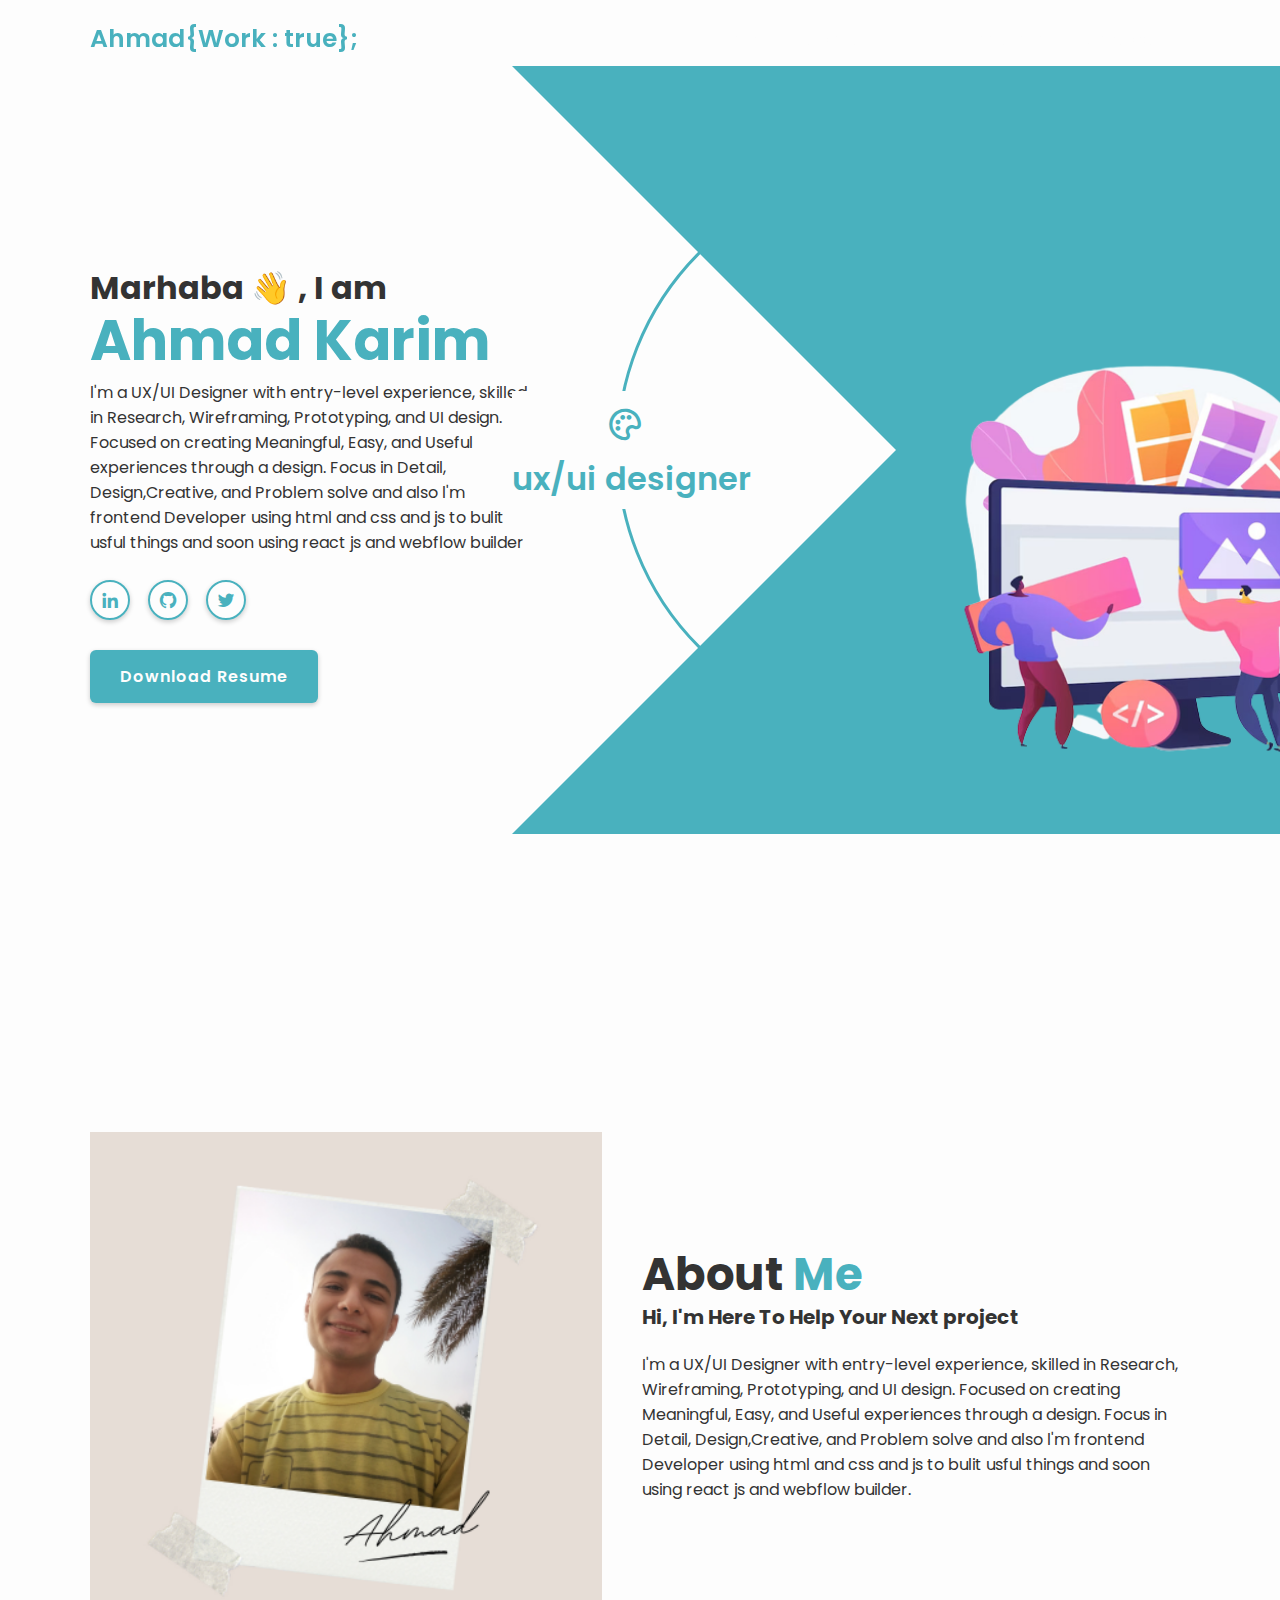
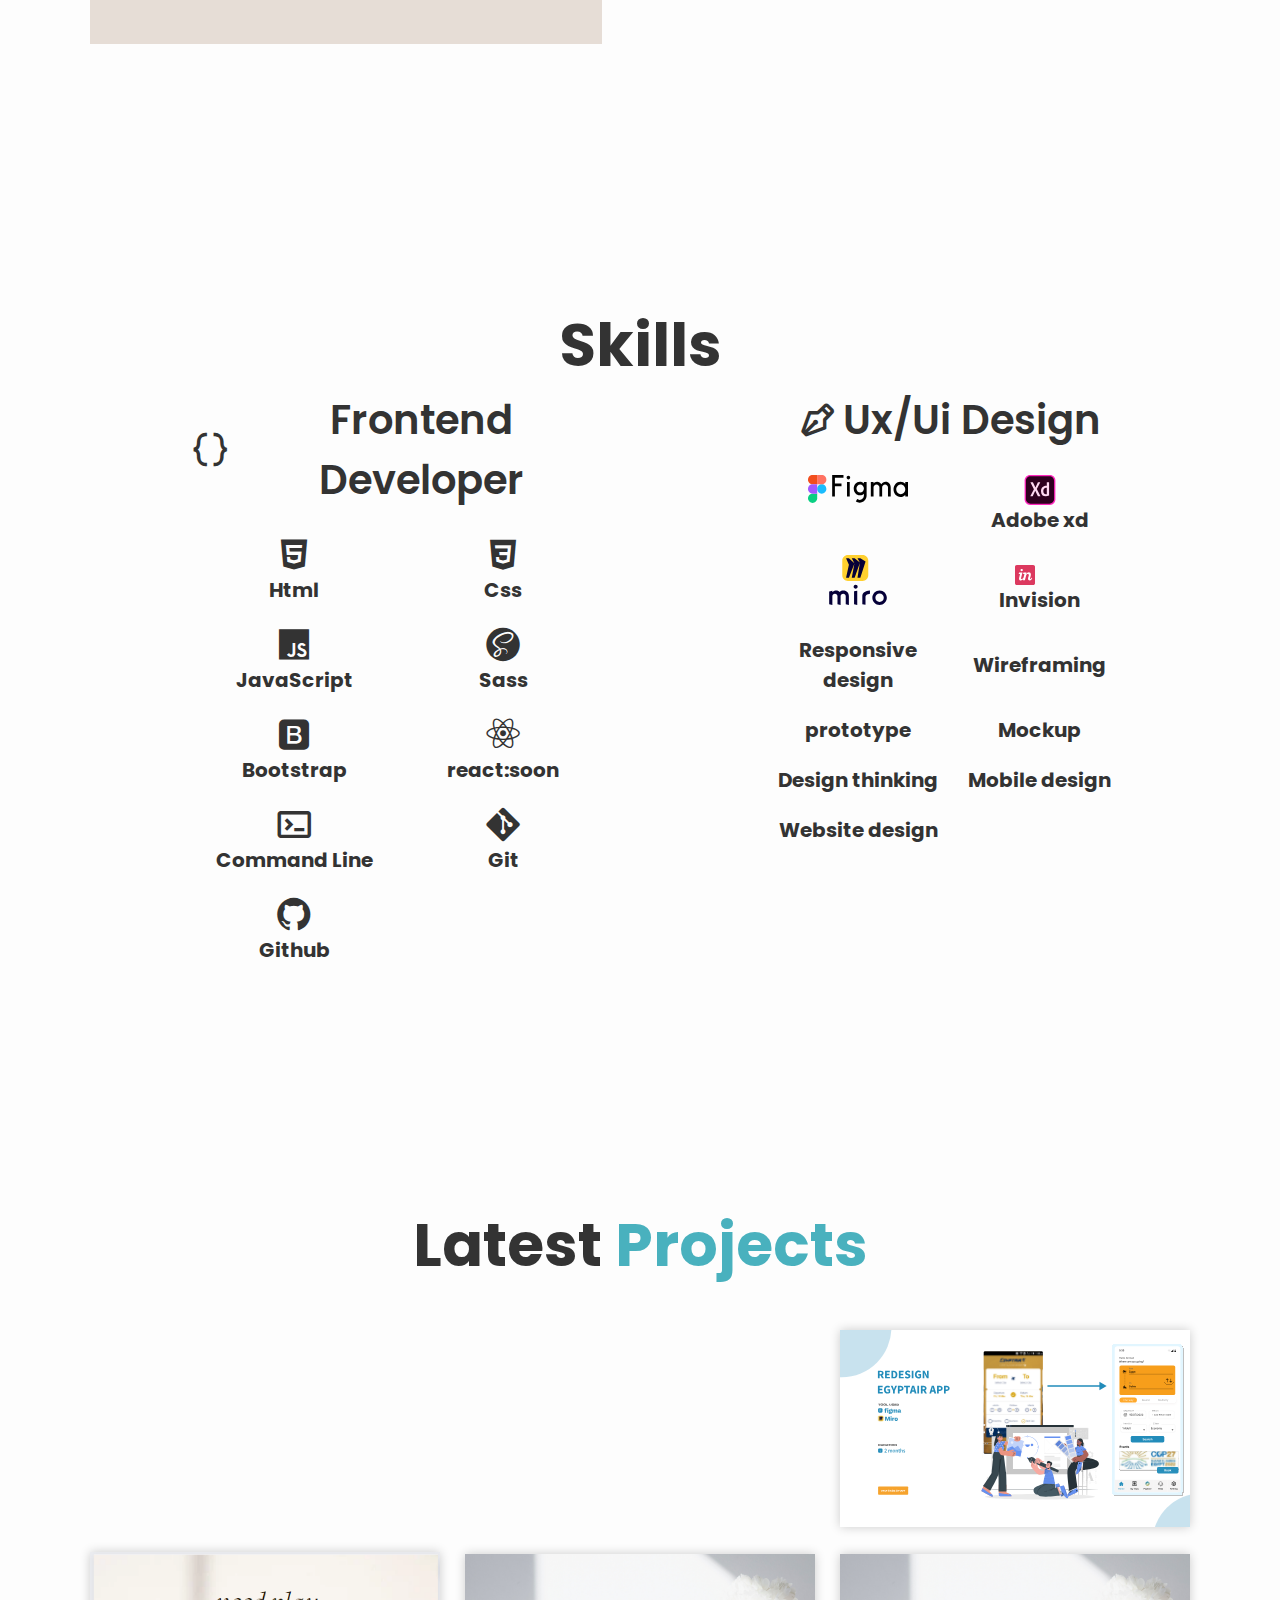
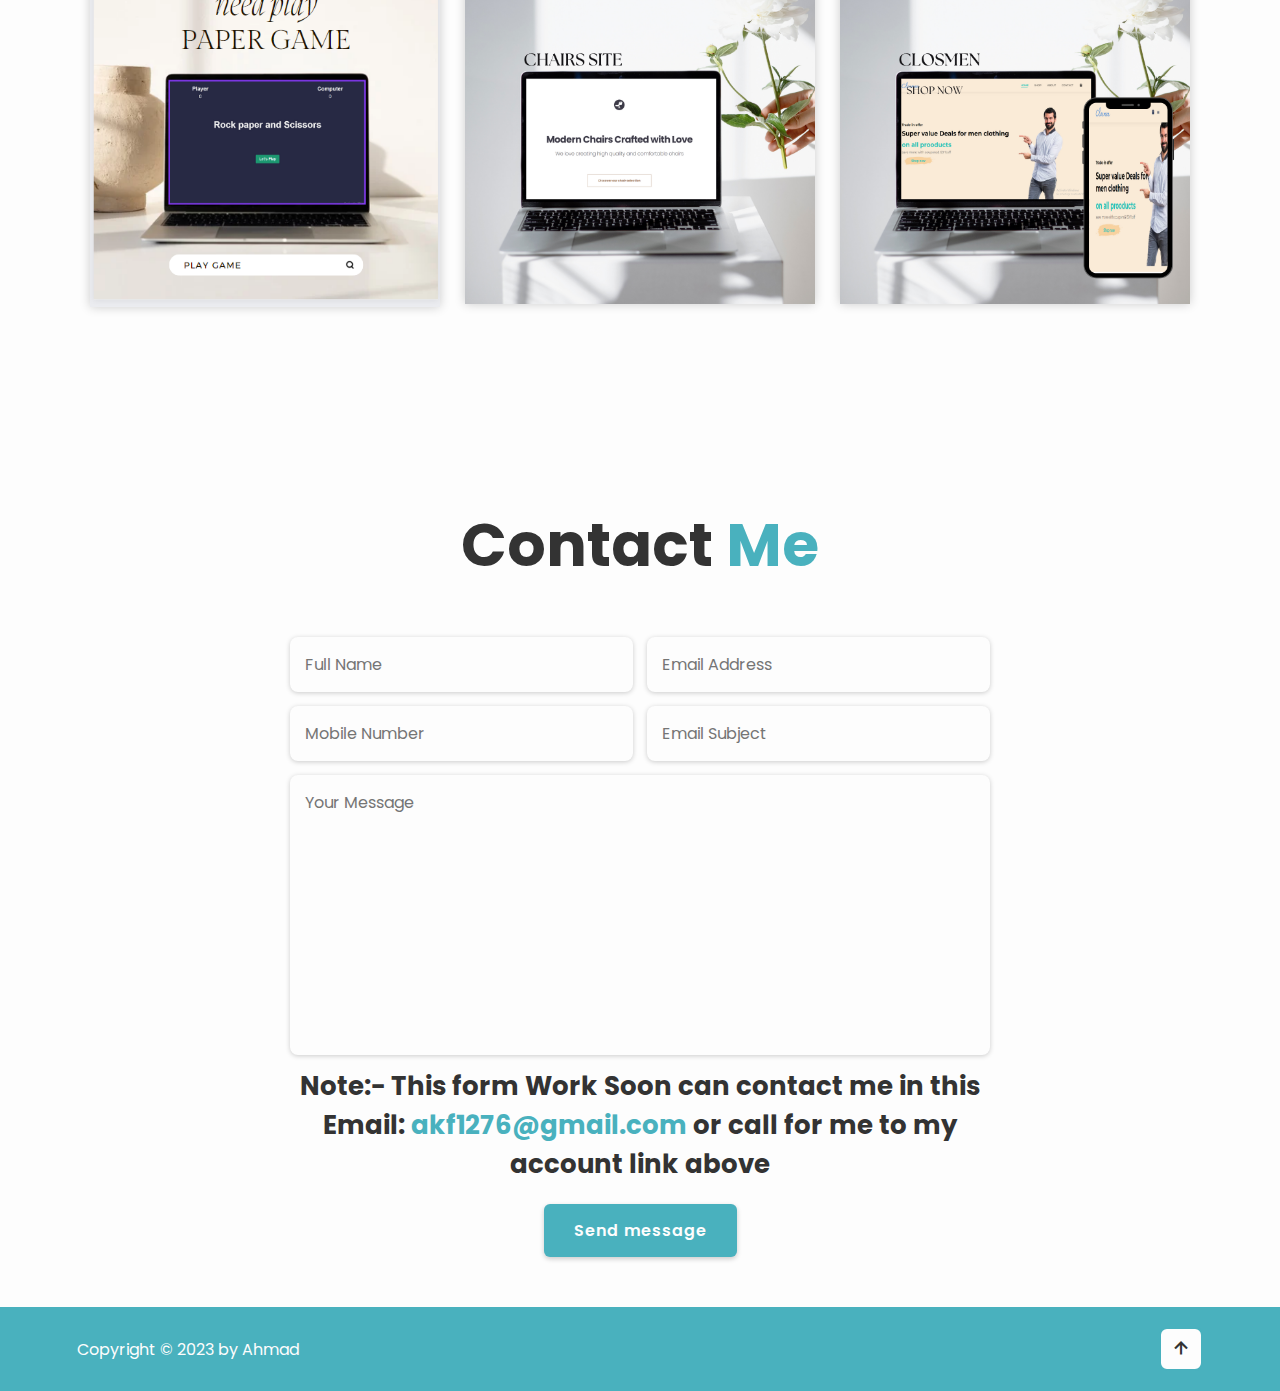
==== index.html @ 70468bfe "Add files via upload" ====
<!DOCTYPE html>
<html lang="en">
<head>
    <meta charset="UTF-8">
    <meta name="viewport" content="width=device-width, initial-scale=1.0">
    <link rel="stylesheet" href="style.css">
    <!-- icon -->
    <link href='https://unpkg.com/boxicons@2.1.4/css/boxicons.min.css' rel='stylesheet'>

    <title>Ahmad</title>

</head>
<body>
    <header class="header">
        <a href="#" class="logo">Ahmad{Work : true};</a>
        <nav class="navbar">
            <a href="#home" class="active">Home</a>
                <a href="#about">About</a>
                <a href="#skills">Skills</a>
                <a href="#portfolio">Portfolio</a>
            <a href="#contact">Contact</a>  

        </nav>
    </header>
    <section class="home" id="home">
        <div class="home-content">
            <h3>Marhaba &#128075 , I am </h3>
            <h1>Ahmad Karim</h1>
            <p> l'm a UX/UI Designer with 
                entry-level experience, 
                skilled in Research, 
                Wireframing, Prototyping, 
                and UI design. Focused on 
                creating Meaningful, Easy, 
                and Useful experiences 
                through a design. 
                Focus in Detail, 
                Design,Creative, and 
                Problem solve and also l'm frontend Developer  using html and css and js to bulit usful things and soon using react js and webflow builder</p>
                <div class="social-media">
                    <a href="https://www.linkedin.com/in/ahmed-karim1276/" target="_blank"><i class='bx bxl-linkedin'></i></a>
                    <a href="https://github.com/ahmadaAk" target="_blank"><i class='bx bxl-github'></i></a>
                    <a  href="" ><i class='bx bxl-twitter' ></i></a>
                </div>
                <a href="#" download class="btn">Download Resume</a>
        </div>
          <!-- hero img -->
          <div class="profession-container">
            <div class="profession-box">
                <div class="profession" style="--i:0;  ">
                    <i class='bx bx-palette'></i>
                    <h3>ux/ui designer</h3>
                </div>
                <div class="profession" style="--i:1;  margin-left: -50px;">
                    <i class='bx bx-code-alt' ></i>
                    <h3>Frontend</h3>
                </div>
                <div class="profession" style="--i:2;  margin-left: 20px; padding-left: 10px; ">
                    <i class='bx bx-search' style="padding-bottom: 20px; margin-left: -20px;"></i>
                    <h3>Problem solver</h3>
                </div>
                <div class="circle"></div>
            </div>
            <div class="overlay"></div>
          </div>
          <div class="hero-img">
            <img src="Assets/hero_img3-removebg-preview.png" alt="hero-img">

          </div>
    </section>
    <Section class="about" id="about">
        <div class="about-img">
            <img src="Assets/1.png" alt="">
        </div>
        <div class="about-content">
            <h2>About <span>Me</span></h2>
            <h3>Hi, I'm Here To Help Your Next project</h3>
            <p> I'm a UX/UI Designer with 
                entry-level experience, 
                skilled in Research, 
                Wireframing, Prototyping, 
                and UI design. Focused on 
                creating Meaningful, Easy, 
                and Useful experiences 
                through a design. 
                Focus in Detail, 
                Design,Creative, and 
                Problem solve and also l'm frontend Developer  using html and css and js to bulit usful things and soon using react js and webflow builder.</p>
        </div>

    </Section>

    <section id="skills"> 
        <h2 class="section-title">Skills</h2>
        <div class="skills-container">
            <div class="skills-content">
                <h3 class="skills-title">
                    <i class='bx bx-code-curly' ></i> Frontend Developer
                </h3>
                <div class="skills-info">
                    <div class="skills-date">
                        <div class="skills-cont">
                            <i class='bx bxl-html5'></i>
                        </div>
                        <h3 class="skills-name"> Html</h3>

                    </div>
                    <div class="skills-data">
                        <div class="skills-cont">
                            <i class='bx bxl-css3'></i>
                        </div>
                        <h3 class="skills-name"> Css</h3>

                    </div>
                    <div class="skills-date">
                        <div class="skills-cont">
                            <i class='bx bxl-javascript'></i>
                        </div>
                        <h3 class="skills-name"> JavaScript</h3>

                    </div>
                    <div class="skills-date">
                        <div class="skills-cont">
                            <i class='bx bxl-sass' ></i>
                        </div>
                        <h3 class="skills-name"> Sass</h3>

                    </div>
                    <div class="skills-date">
                        <div class="skills-cont">
                            <i class='bx bxl-bootstrap' ></i>
                        </div>
                        <h3 class="skills-name"> Bootstrap</h3>

                    </div>
                    <div class="skills-date">
                        <div class="skills-cont">
                            <i class='bx bxl-react' ></i>
                        </div>
                        <h3 class="skills-name"> react:soon</h3>

                    </div>
                    <div class="skills-date">
                        <div class="skills-cont">
                            <i class='bx bx-terminal' ></i>
                        </div>
                        <h3 class="skills-name"> Command Line</h3>

                    </div>
                    <div class="skills-date">
                        <div class="skills-cont">
                            <i class='bx bxl-git'></i>
                        </div>
                        <h3 class="skills-name"> Git</h3>

                    </div>
                    <div class="skills-date">
                        <div class="skills-cont">
                            <i class='bx bxl-github' ></i>
                        </div>
                        <h3 class="skills-name"> Github</h3>

                    </div>
                </div>
            </div>
             <!-- //skil 2 ls -->
            <div class="skills-content">
                <h3 class="skills-title">
                    <i class='bx bx-pen'></i> Ux/Ui Design
                </h3>
                <div class="skills-info">
                    <div class="skills-date">
                        <div class="skills-cont">
                            <img src="Assets/figma-5.svg" alt="">
                        </div>
                       

                    </div>
                    <div class="skills-date">
                        <div class="skills-cont">
                            <img src="Assets/adobe-xd-1.svg"  alt="" height="30px">
                        </div>
                        <h3 class="skills-name"> Adobe xd</h3>

                    </div>
                    <div class="skills-date">
                        <div class="skills-cont">
                            <img src="Assets/miro-2.svg" alt="" height="50px">
                        </div>
                        

                    </div>
                    <div class="skills-date">
                        <div class="skills-cont">
                            <img src="Assets/invision.svg" alt="" height="20px" style="margin-left: 50px; margin-top: 10px;">
                        </div>
                        <h3 class="skills-name"> Invision</h3>

                    </div>
                    <div class="skills-date">
                        <div class="skills-cont">
                        </div>
                        <h3 class="skills-name"> Responsive design</h3>

                    </div>
                    <div class="skills-date">
                        <div class="skills-cont">
                        </div>
                        <h3 class="skills-name"> Wireframing</h3>

                    </div>
                    <div class="skills-date">
                        <div class="skills-cont">
                        </div>
                        <h3 class="skills-name"> prototype</h3>

                    </div>
                    <div class="skills-date">
                        <div class="skills-cont">
                        </div>
                        <h3 class="skills-name"> Mockup</h3>

                    </div>
                    <div class="skills-date">
                        <div class="skills-cont">
                        </div>
                        <h3 class="skills-name"> Design thinking</h3>

                    </div>
                    <div class="skills-date">
                        <div class="skills-cont">
                        </div>
                        <h3 class="skills-name"> Mobile design </h3>

                    </div>
                    <div class="skills-date">
                        <div class="skills-cont">
                        </div>
                        <h3 class="skills-name"> Website design</h3>

                    </div>
        </div>

    </section> 
   <section id="portfolio">
    <h2 class="por-heading">Latest <span>Projects</span></h2>

    <div class="por-container">
        <div class="por-box">
            <img src="https://cloudfront-us-east-2.images.arcpublishing.com/reuters/Y25AJ7I24VLTFIDKBAC3SW4MRQ.jpg" alt="">
            <div class="por-layer">
                <h4>Frontend</h4>
                <p>This is a portfolio project by meta</p>
                <button style="background-color: white; color: #49b1be;" disabled>Soon</button>
        
            </div>
        
        </div>
        <div class="por-box">
            <img src="Assets/screen 1.svg" alt="">
            <div class="por-layer">
                <h4>App Design</h4>
                <p>This is a Lapoire bakery app</p>
                <a href="https://www.behance.net/gallery/158730059/LA-poire-app-design" target="_blank" ><button >Case Study in behance</button></a>
        
            </div>
        
        </div>
        <div class="por-box">
            <img src="Assets/Cover (1).svg" alt="">
            <div class="por-layer">
                <h4>App Design</h4>
                <p>This is Redsign app project EgyptAir</p>
                <a href="https://www.behance.net/gallery/158889231/Redesign-EgyptAir-UXUI-case-study" target="_blank" ><button >Case Study in behance</button></a>
        
            </div>
        
        </div>
        <div class="por-box">
            <img src="Assets/gameshot2.png" alt="">
            <div class="por-layer">
                <h4>Frontend</h4>
                <p>Game Using Html Css An JavaScript</p>
                <div class="btn-por">
                    <a href="https://github.com/ahmadaAk/Rock-paper-and-Scissors-game" target="_blank"><button >Source Code</button></a>
                    <a href="https://ahmadaak.github.io/Rock-paper-and-Scissors-game/" target="_blank"><button >Show Live</button></a>
                </div>
                
        
            </div>
        
        </div>
        <div class="por-box">
            <img src="Assets/portofolio1.png" alt="">
            <div class="por-layer">
                <h4>Frontend</h4>
                <p>Chairs site landing page</p>
                <div class="btn-por">
                    <a href="https://github.com/ahmadaAk/Chairs-landingpageexer" target="_blank"><button >Source Code</button></a>
                    <a href="https://ahmadaak.github.io/Chairs-landingpageexer/" target="_blank"><button >Show Live</button></a>
                </div>
        
            </div>
        
        </div>
        <div class="por-box">
            <img src="Assets/2.png" alt="">
            <div class="por-layer">
                <h4>Frontend</h4>
                <p>Ecommerce Website Closmen</p>
                <div class="btn-por">
                    <a href="https://github.com/ahmadaAk/Ecommerce_Site-CLomen" target="_blank"><button >Source Code</button></a>
                    <a href=" https://ahmadaak.github.io/Ecommerce_Site-CLomen/" target="_blank"><button >Show Live</button></a>
                </div>
        
            </div>
        
        </div>
        
        <div class="por-box">
            <img src="https://t3.ftcdn.net/jpg/03/77/80/70/360_F_377807035_Gk9hp790Ync54P4kyZ8CNV5NCUGgWSuc.jpg" alt="">
            <div class="por-layer">
                <h4>Frontend</h4>
                <p>This is a My Portfolio</p>
                <a href="https://github.com/ahmadaAk/Ecommerce_Site-CLomen" target="_blank"><button >Source Code</button></a>
        
            </div>
        
        </div>
        
    </div>
   </section>
   <Section id="contact">
    <h2 class="heading">Contact <span>Me</span></h2>
    <form  action="#"   >
        
        <div class="input-box">
        <input type="text" placeholder="Full Name">
        <input type="email" placeholder="Email Address">

    </div>
    <div class="input-box">
        <input type="number" placeholder="Mobile Number">
        <input type="text" placeholder="Email Subject">

    </div>
    <textarea name="" id="" cols="30" rows="10" placeholder="Your Message"></textarea>
    <h4 class="note-form">Note:- This form Work Soon can contact me in this Email:
        <a href="mailto:akf1276@gmail.com"><span>akf1276@gmail.com</span></a> or call for me to my account link above
    </h4>
    <input type="submit" disabled value="Send message" class="btn">
    </form>
   </Section>

   <!-- footer -->

   <footer class="footer">
<div class="footer-text">
    <p>Copyright &copy; 2023 by Ahmad</p>
</div>
<div class="icon-top">
    <a href="#home"><i class='bx bx-up-arrow-alt'></i></a>
</div>

   </footer>

   <script src=" https://smtpjs.com/v3/smtp.js"></script>
   <script src="https://unpkg.com/scrollreveal"></script>
<script src="script.js"></script>

</body>
</html>
---- style.css ----
@import url('https://fonts.googleapis.com/css2?family=Montserrat:wght@400;600;700&family=Poppins:wght@300;400;600;700&display=swap');

/* universal  */
*{ 
    margin: 0;
    padding: 0;
    box-sizing: border-box;
    font-family: 'Poppins',sans-serif;
    border: none;
    outline: none;
    scroll-behavior: smooth;
    text-decoration: none;
}

:root{
    --bg-color:#fdfdfd;
    --text-color:#333;
    --main-color:#49b1be;
    --white-color:#fdfdfd;
    --shadow-color:rgba(0,0,0,.2)
}

html{
    font-size: 62.5%;
    overflow-x: hidden;
}
body{
    background-color: var(--bg-color);
    color: var(--text-color);
}
header{
    position: fixed;
    top: 0;
    left: 0;
    width: 100%;
    padding: 2rem 7%;
    background-color: transparent;
    display: flex;
    align-items: center;
    z-index: 100;
    transition: .5s;

}
.header.sticky{
    background-color: var(--bg-color);
    box-shadow:  0 .1rem 1rem var(--shadow-color);
}

.logo{
    font-size: 2.5rem;
    color: var(--main-color);
    font-weight: 600;
    cursor: default;
    margin-right: auto;
}

.navbar a{
    font-size: 1.7rem;
    color: var(--white-color);
    font-weight: 400;
    margin-right: 3.5rem;
    position: relative;
}
.header.sticky .navbar a{
    color: var(--text-color);
}
.header.sticky .navbar a.active{
    color: var(--main-color);
}
.navbar a.active::before{
    content: "";
    position: absolute;
    left: 0;
    bottom: -6px;
    width: 100%;
    height: 2px;
    background-color: var(--white-color);
}
.header.sticky .navbar a::before{
    background-color: var(--main-color);
    opacity: 0.7;
}



section{
    min-height: 100vh;
    padding: 10rem  7% 2rem;
}

.home{
    display: flex;
    align-items: center;
    
}
.home .home-content{
    max-width: 44rem;
    
}

.home-content h3{
    font-size: 3.2rem;
    font-weight: 700;
    line-height: 2rem;

}
.home-content h1{
    font-size: 5.6rem;
    font-weight: 700;
    margin-bottom: -.3rem;
    color: var(--main-color);
 
}
.home-content p{
    font-size: 1.6rem;
}
.home-content .social-media a{
    display: inline-flex;
    justify-content: center;
    align-items: center;
    width: 4rem;
    height: 4rem;
    background-color: transparent;
    border: 0.2rem solid var(--main-color);
    border-radius: 50%;
    box-shadow: 0 .2rem .5rem var(--shadow-color);
    font-size: 2rem;
    color: var(--main-color);
    margin: 2.5rem 1.5rem 3rem 0;
    transition: 0.5s ease;
}

.home-content .social-media a:hover{
    background-color: var(--main-color);
    color: var(--white-color);
}
.btn{
    display: inline-flex;
    padding: 1.2rem 2.8rem;
    background-color: var(--main-color);
    border-radius: 0.6rem;
    box-shadow: 0 .2rem .5rem var(--shadow-color);
    font-size: 1.6rem;
    color: var(--white-color);
    letter-spacing: 0.1rem;
    font-weight: 600;
    border: .2rem solid transparent;
    transition: 0.5s ease;
}
.btn:hover{
    background-color: transparent;
    color: var(--main-color);
    border-color:  var(--main-color);
}

.profession-container {
    position: absolute;
    top: 50%;
    right: 0;
    transform: translateY(-50%);
    width: 768px;
    height: 768px;
    overflow: hidden;
    pointer-events: none;
}

.profession-box{
    position: absolute;
    top: 0;
    right: 0;
    width: 768px;
    height: 768px;
    border-radius: 50%;
    display: flex;
    justify-content: center;
    align-items: center;
    animation: professionRotate 6s ease-out infinite;
}

@keyframes professionRotate{
    0%,20%{
        transform: rotate(0deg);
    }
    25%,45%{
        transform: rotate(-120deg);
    }
    50%,70%{
        transform: rotate(-240deg);
    }
    75%,100%{
        transform: rotate(-360deg);
    }
    /*
   100%{
        transform: rotate(-360deg);
    } */
}

.profession-box .profession{
    position: absolute;
    display: flex;
    left: 0;
    align-items: center;
    flex-direction: column;
    color: var(--main-color);
    transform :rotate(calc(360deg / 3 * var(--i)));
    transform-origin: 384px;
    background: var(--bg-color);
    padding: 14px 0;
    
}
.profession-box .profession:nth-child(1) i{
    margin-right: 14px;
    padding-bottom: 20px;
}
.profession-box .profession:nth-child(2) i{
    padding-bottom: 20px;
    margin-left: 14px;
}
.profession i {
    font-size: 3.8rem;
}
.profession h3{
    font-size: 3.2rem;
    line-height: 1;
    font-weight: 600;
}

.profession-box .circle{
    width: 560px;
    height: 560px;
    
    border: 3px solid var(--main-color);
    border-radius: 50%;
}

.profession-container .overlay{
    position: absolute;
    top: 0;
    right: 0;
    width: 0;
    height: 0;
    border-top: 384px solid var(--main-color);
    border-right: 384px solid var(--main-color);
    border-bottom: 384px solid var(--main-color);
    border-left: 384px solid transparent;
}

.hero-img{
    position: absolute;
     bottom: 80px;
    right: -90rem;
    width: 100%;
    pointer-events: none;
    
}

.hero-img img{
    width: 40%;
}

/* about section */
span {
    color: var(--main-color);
}
.about{
    display: flex;
    justify-content: center;
    align-items: center;
    gap: 4rem;
}
.about-img img{
    width: 40vw;
}
.about-content h2{
    font-size: 4.5rem;
    text-align: left;
    line-height: 1.2;

}

.about-content h3{
    font-size: 2rem;

}
.about-content p{
    font-size: 1.6rem;
    margin: 2rem 0 3rem;
}


/* skills */
 .section-title{
    text-align: center;
    font-size: 6rem;
}
.skills-container{
    display: flex;
    text-align: center;
    font-size: 4rem;
    row-gap: 3.5rem;
    justify-content: center;
    
}
  .skills-content{
    margin-right: 6rem;
    margin-left: 10rem;
}  
 .skills-title{
    display: flex;
    justify-content: center;
    align-items: center;
    column-gap: .5rem;
    font-weight: 600;
    margin-bottom: 2.5rem;
    font-size: 4rem;
    margin-bottom: 2.5rem;
   

}  

 .skills-info,.skills-date,.skills-cont{
    display: grid;
}
.skills-info{
    grid-template-columns: repeat(2,1fr);
}
.skills-cont img{
    width: 100px;
    
   
}

.skills-date{
    justify-content: center;
    text-align: center;
}
.skills-name{
    margin-bottom: 2rem;
    font-size: 2rem;
}

.skills-cont:hover i ,
.skills-cont:hover img
{
    animation : bounce-skills 0.6s;
}

@keyframes bounce-skills{
    0% {
        transform:translate(0);
    }
    20%{
        transform:translateY(-6px);
    }
    40%{
        transform:translate(0);
    }
    60%{
        transform : translateY(-3px);
    }
    80%{
        transform:translate(0);
    }
}




/* portfolio */

.portfolio{
    padding-bottom: 10rem;
}
#portfolio h2,.heading{
    font-size: 6rem;
    text-align: center;
    margin-bottom: 4rem;
}

.por-container{
    display: grid;
    grid-template-columns: repeat(3,1fr);
    align-items: center;
    gap: 2.5rem;
}
.por-box{
    position: relative;
    display: flex;
    border: 2rem;
    box-shadow: 0 0 1rem var(--shadow-color);
    overflow: hidden;
}
.por-box img{
    width: 100%;
    transition: .5s ease;
}
.por-box:hover img{
    transform: scale(1.1);
}

.por-layer{
    position: absolute;
    bottom: 0;
    left: 0;
    width: 100%;
    height: 100%;
    background:#84dfeb57;
    color: black;
    display: flex;
    align-items: center;
    flex-direction: column;
    text-align: center;
    justify-content: center;
    padding: 0 4rem;
    opacity: 0;
}
.por-layer:hover{
    opacity: 1;
}
.por-layer h4{
    font-size: 3rem;
}

.por-layer p{
    font-size: 1.6rem;
    margin: .3rem 0 1rem;
}

.por-layer button{
    display: inline-flex;
    justify-content: center;
    align-items: center;
    width: 12rem;
    height: 5rem;
    background-color: var(--main-color);
    color: var(--white-color);
    border-radius: 10px;
    cursor: pointer;
   
}

/* contact section */

#contact form{
    max-width: 70rem;
    margin: 1rem auto;
    text-align: center;
    margin-bottom: 3rem;
}
#contact form .input-box{
    display: flex;
    justify-content: space-between;
    flex-wrap: wrap;
}
#contact form .input-box input,
#contact form  textarea{
    width: 100%;
    padding: 1.5rem;
    font-size: 1.6rem;
    color: var(--text-color);
    background-color: var(--bg-color);
    border-radius: .8rem;
    margin: .7rem 0;
    box-shadow: 0 .1rem .5rem var(--shadow-color);
    resize: none;
   
}


#contact form .input-box input {
    width: 49%;
}

#contact form .btn{
    cursor: pointer;
    margin-top: 2rem;
}

.footer{
    display: flex;
    justify-content: space-between;
    align-items: center;
    flex-wrap: wrap;
    padding: 2rem 6%;
    background-color: var(--main-color);
}
.footer-text p{
    font-size: 1.6rem;
    color: var(--white-color);

}
.icon-top a{
    display: inline-flex;
    justify-content: center;
    align-items: center;
    padding: .8rem;
    background-color: var(--white-color);
    border-radius: .8rem;
    border: .2rem solid var(--main-color);
    outline:  .2rem solid transparent;
    transition: .6s ease;
}
.icon-top a:hover{
 outline-color: var(--white-color);
}
.icon-top a i{
    font-size: 2.4rem;
    color: #333;
}

/* note-form */
.note-form{
    font-size:2.6rem;
}
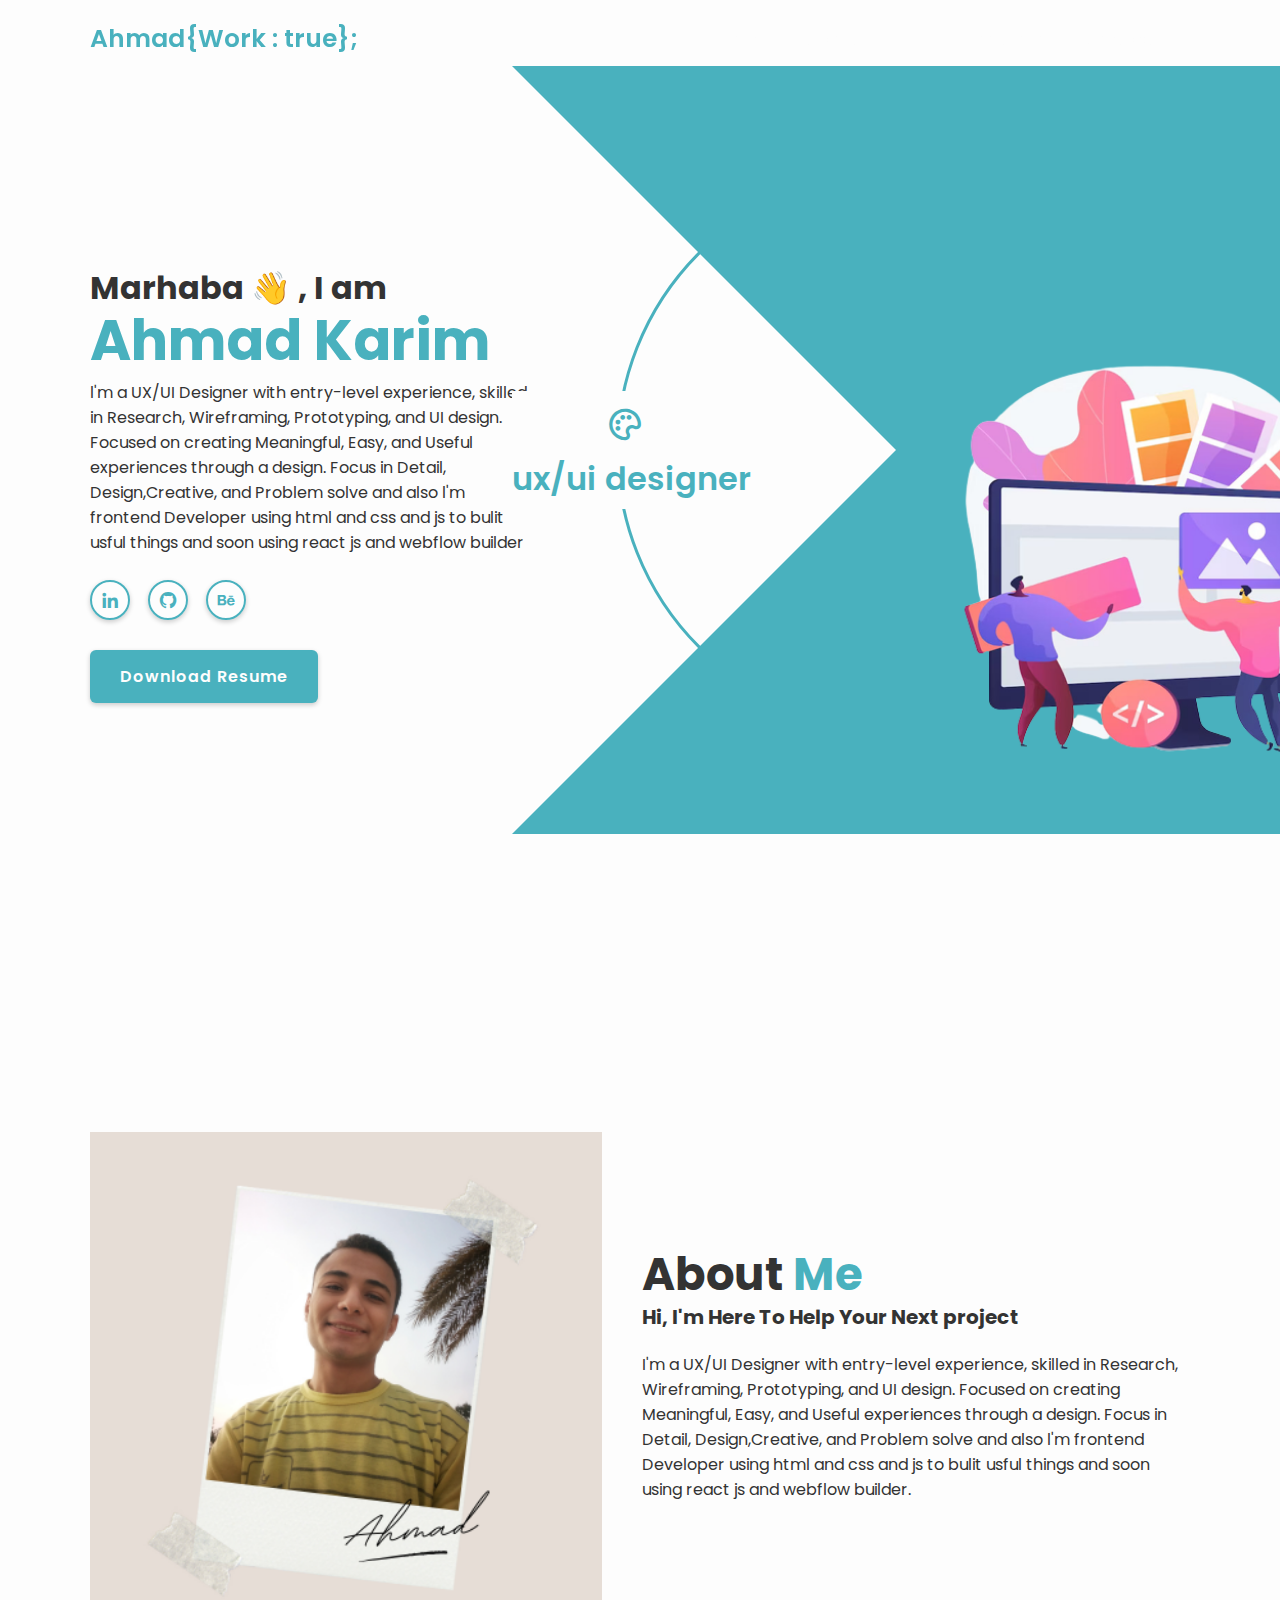
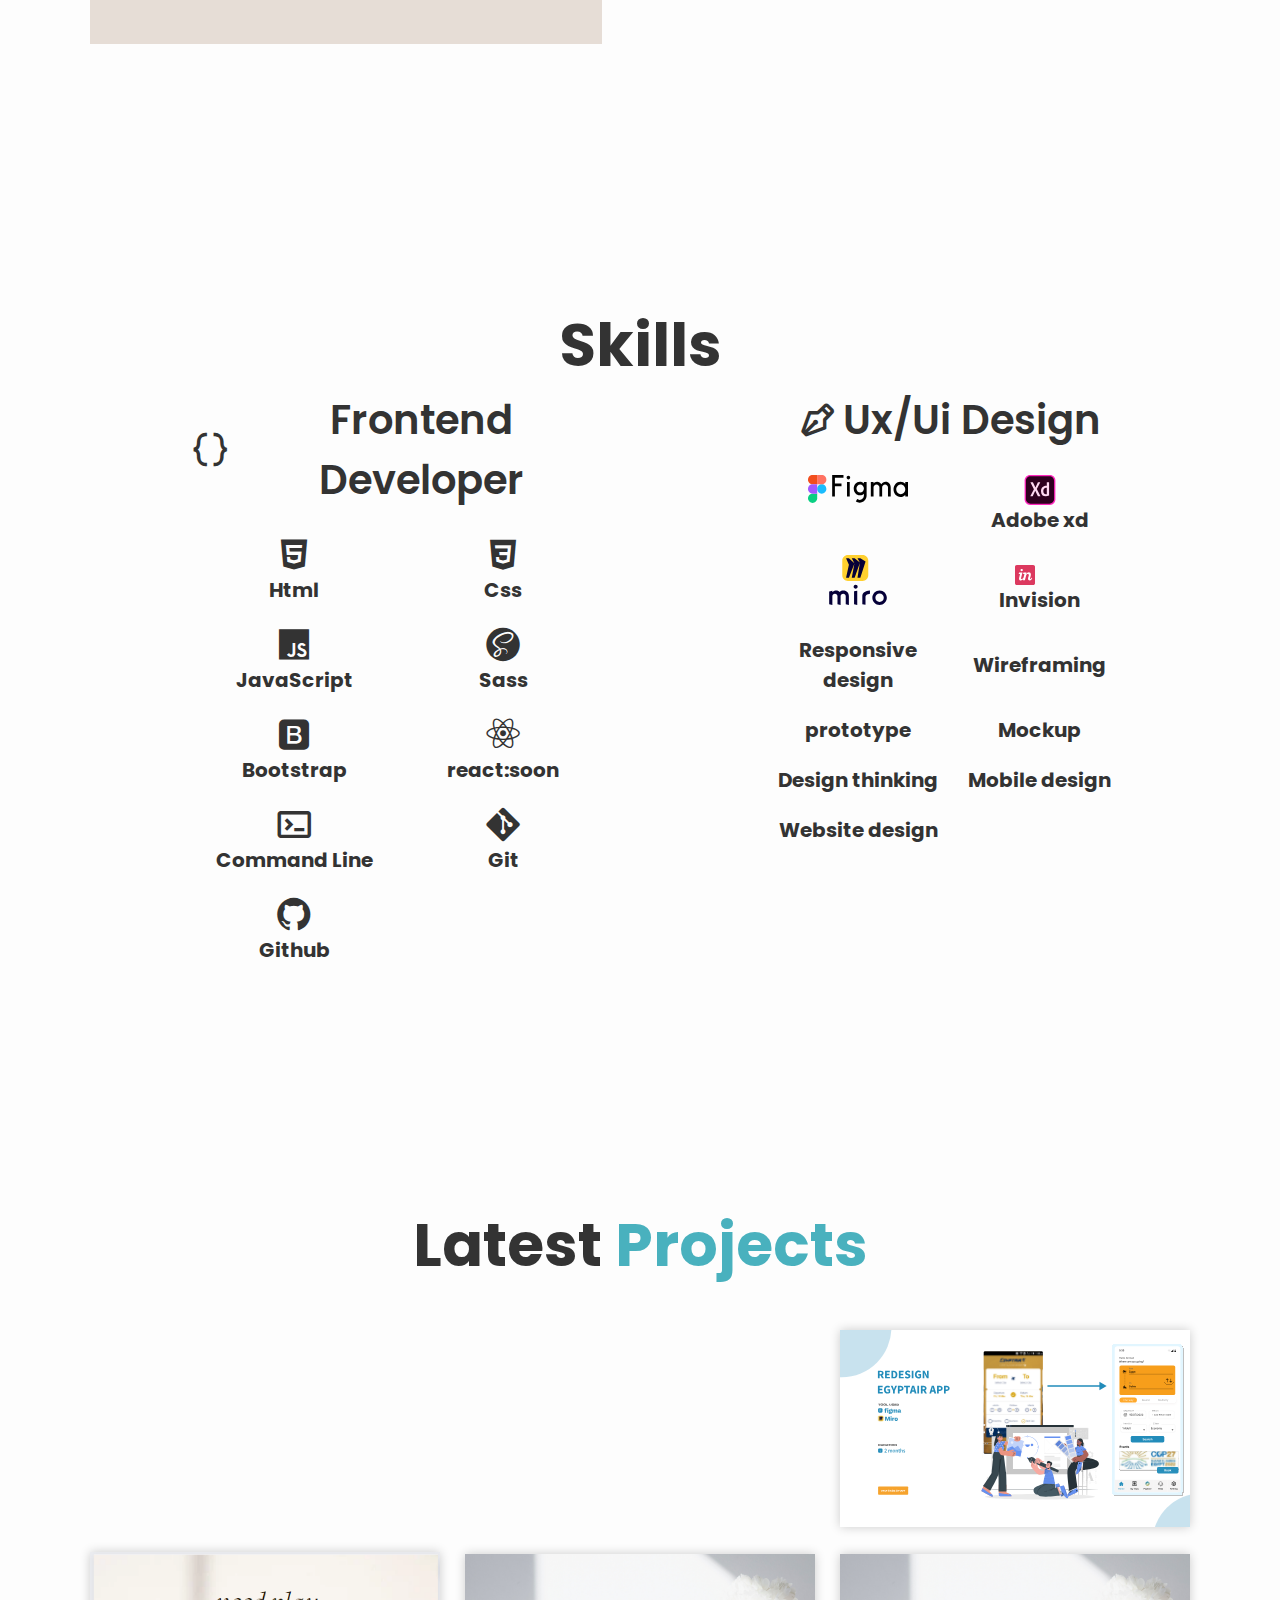
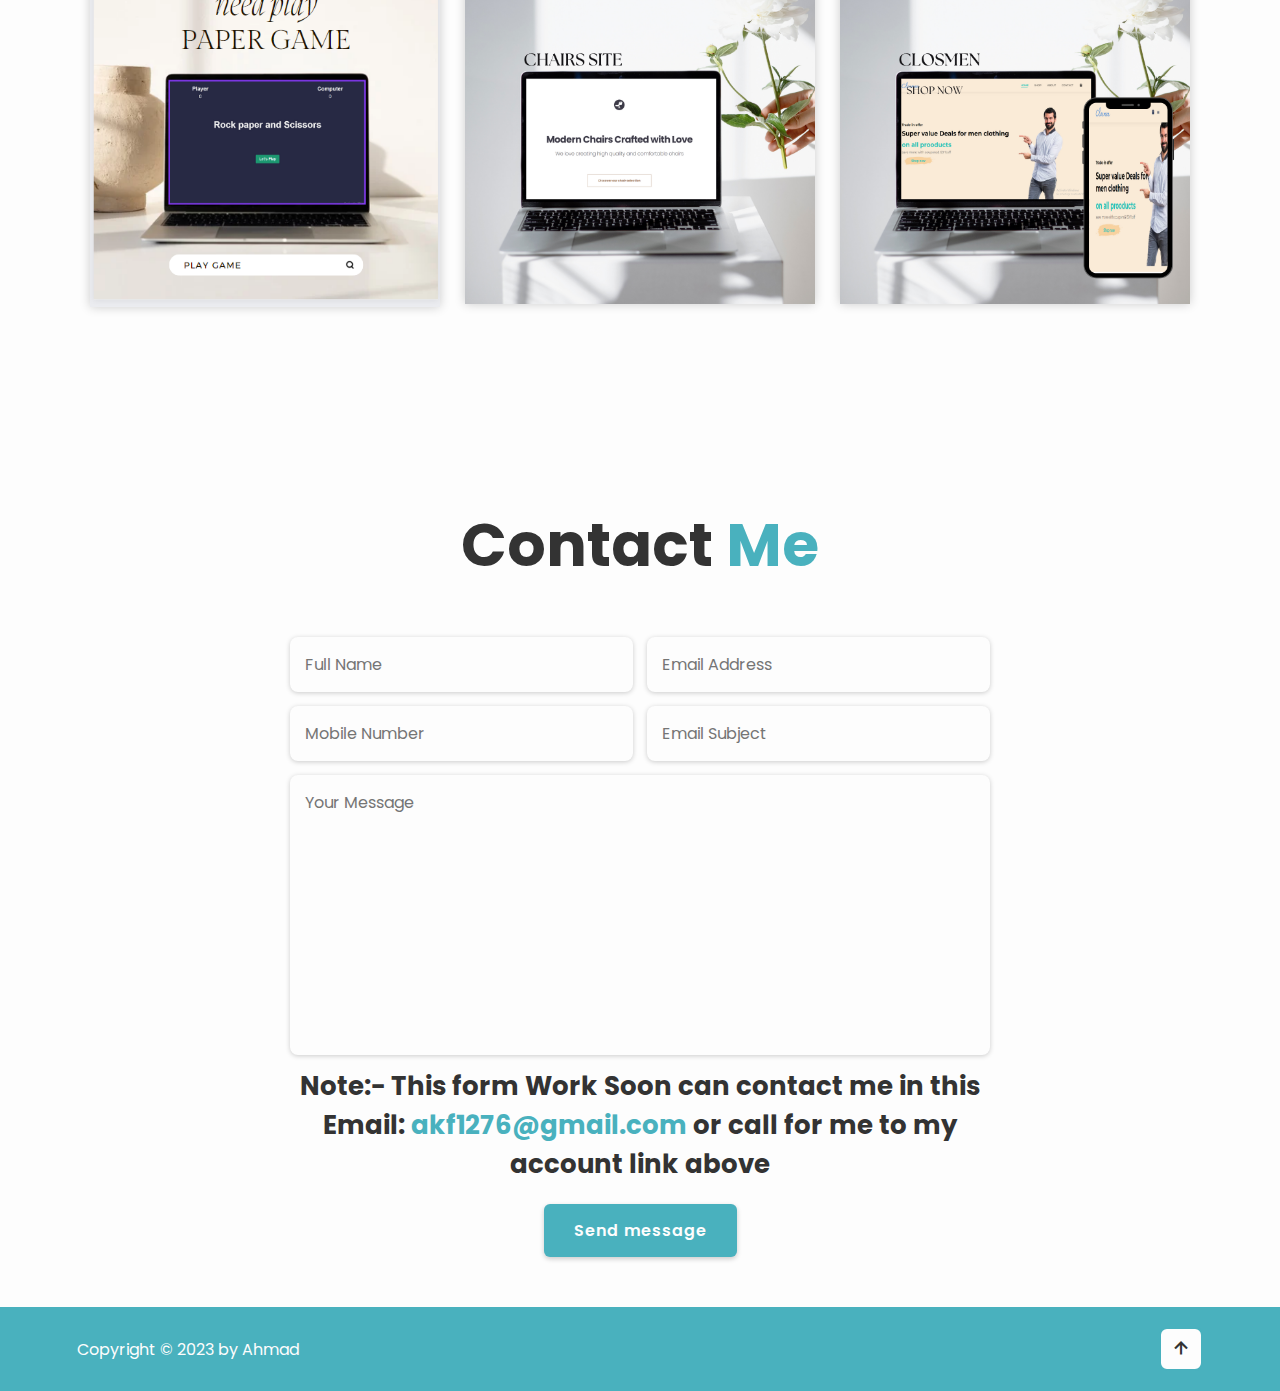
==== commit e802c515: "Update index.html" ====
--- a/index.html
+++ b/index.html
@@ -40,9 +40,9 @@
                 <div class="social-media">
                     <a href="https://www.linkedin.com/in/ahmed-karim1276/" target="_blank"><i class='bx bxl-linkedin'></i></a>
                     <a href="https://github.com/ahmadaAk" target="_blank"><i class='bx bxl-github'></i></a>
-                    <a  href="" ><i class='bx bxl-twitter' ></i></a>
-                </div>
-                <a href="#" download class="btn">Download Resume</a>
+                    <a  href="https://www.behance.net/ahmedkarimpd" ><i class='bx bxl-behance'></i></i></a>
+                </div>
+                <a href="Ahmad-Karim  Resume.pdf" download class="btn">Download Resume</a>
         </div>
           <!-- hero img -->
           <div class="profession-container">
@@ -322,7 +322,7 @@
             <div class="por-layer">
                 <h4>Frontend</h4>
                 <p>This is a My Portfolio</p>
-                <a href="https://github.com/ahmadaAk/Ecommerce_Site-CLomen" target="_blank"><button >Source Code</button></a>
+                <a href="https://github.com/ahmadaAk/Ahmad-Karim" target="_blank"><button >Source Code</button></a>
         
             </div>
         
@@ -369,4 +369,4 @@
 <script src="script.js"></script>
 
 </body>
-</html>+</html>
